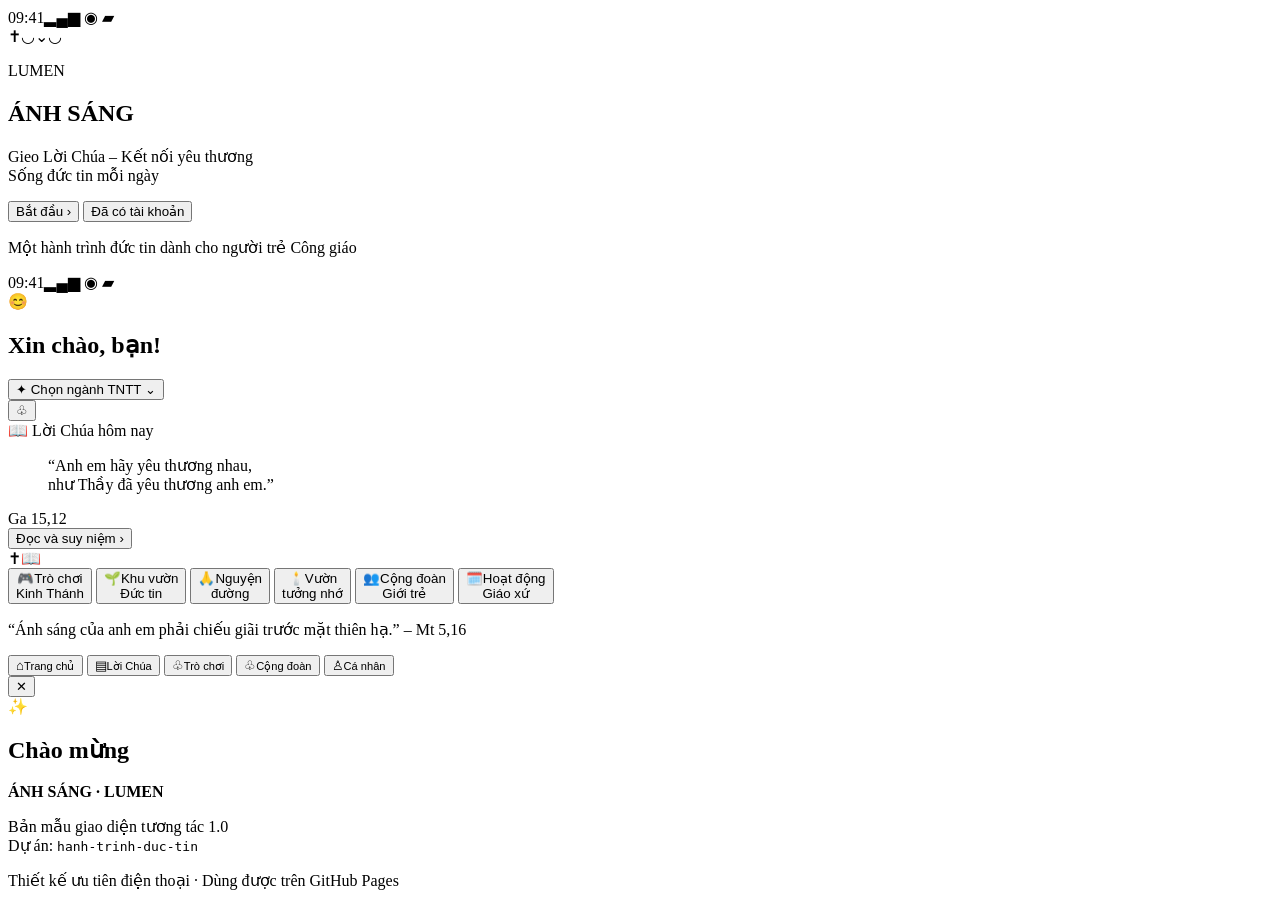
==== index.html @ d6224739 "Khởi tạo ứng dụng LUMEN 1.0" ====
<!doctype html>
<html lang="vi">
<head>
  <meta charset="utf-8" />
  <meta name="viewport" content="width=device-width, initial-scale=1, viewport-fit=cover" />
  <meta name="theme-color" content="#127643" />
  <meta name="description" content="ÁNH SÁNG – LUMEN: cùng người trẻ khám phá Lời Chúa, cầu nguyện và kết nối cộng đoàn." />
  <title>ÁNH SÁNG | LUMEN – Hành trình đức tin</title>
  <link rel="icon" href="assets/icon.svg" type="image/svg+xml" />
  <link rel="stylesheet" href="styles.css" />
</head>
<body>
  <div class="outer-wrap">
    <main class="phone" id="app" aria-live="polite">
      <section class="screen welcome" id="welcome-screen" aria-label="Chào mừng đến với Ánh Sáng">
        <div class="welcome-sky" aria-hidden="true"><div class="sun-glow"></div></div>
        <div class="status" aria-hidden="true"><span>09:41</span><span class="signal">▂▄▆ ◉ ▰</span></div>
        <header class="welcome-brand">
          <div class="mark" aria-hidden="true"><span class="cross">✝</span><span class="book">◡⌄◡</span></div>
          <p class="brand-overline">LUMEN</p>
          <h1>ÁNH SÁNG</h1>
          <div class="brand-rule"></div>
          <p class="brand-tagline">Gieo Lời Chúa – Kết nối yêu thương<br/>Sống đức tin mỗi ngày</p>
        </header>
        <div class="welcome-scene" aria-hidden="true"></div>
        <div class="welcome-actions">
          <button class="btn primary" id="start-button" type="button">Bắt đầu <span aria-hidden="true">›</span></button>
          <button class="btn light" id="signin-button" type="button">Đã có tài khoản</button>
          <p class="tiny-caption">Một hành trình đức tin dành cho người trẻ Công giáo</p>
        </div>
      </section>

      <section class="screen home hidden" id="home-screen" aria-label="Trang chủ Ánh Sáng">
        <div class="home-header">
          <div class="home-landscape" aria-hidden="true"></div>
          <div class="status home-status" aria-hidden="true"><span>09:41</span><span class="signal">▂▄▆ ◉ ▰</span></div>
          <div class="greeting">
            <div class="avatar" aria-hidden="true">😊</div>
            <div class="greeting-text"><h2>Xin chào, bạn!</h2><button id="branch-button" class="branch-pill" type="button">✦ Chọn ngành TNTT <span aria-hidden="true">⌄</span></button></div>
            <button class="notification" id="notifications-button" type="button" aria-label="Thông báo">♧<span class="notification-dot"></span></button>
          </div>
        </div>

        <div class="home-scroll">
          <article class="scripture-card">
            <div class="scripture-label">📖 <span>Lời Chúa hôm nay</span></div>
            <blockquote>“Anh em hãy yêu thương nhau,<br/>như Thầy đã yêu thương anh em.”</blockquote>
            <div class="reference">Ga 15,12</div>
            <button class="read-button" type="button" data-feature="word">Đọc và suy niệm <span aria-hidden="true">›</span></button>
            <div class="book-illustration" aria-hidden="true"><span class="gold-cross">✝</span><span class="open-book">📖</span></div>
          </article>

          <div class="feature-grid" aria-label="Các chức năng chính">
            <button type="button" class="feature tile-purple" data-feature="game"><span class="tile-icon">🎮</span><span>Trò chơi<br/>Kinh Thánh</span></button>
            <button type="button" class="feature tile-green" data-feature="garden"><span class="tile-icon">🌱</span><span>Khu vườn<br/>Đức tin</span></button>
            <button type="button" class="feature tile-gold" data-feature="prayer"><span class="tile-icon">🙏</span><span>Nguyện<br/>đường</span></button>
            <button type="button" class="feature tile-peach" data-feature="memorial"><span class="tile-icon">🕯️</span><span>Vườn<br/>tưởng nhớ</span></button>
            <button type="button" class="feature tile-blue" data-feature="community"><span class="tile-icon">👥</span><span>Cộng đoàn<br/>Giới trẻ</span></button>
            <button type="button" class="feature tile-pink" data-feature="events"><span class="tile-icon">🗓️</span><span>Hoạt động<br/>Giáo xứ</span></button>
          </div>
          <p class="home-footnote">“Ánh sáng của anh em phải chiếu giãi trước mặt thiên hạ.” – Mt 5,16</p>
        </div>
        <nav class="bottom-nav" aria-label="Điều hướng chính">
          <button class="nav-item active" type="button" data-nav="home"><span>⌂</span><small>Trang chủ</small></button>
          <button class="nav-item" type="button" data-nav="word"><span>▤</span><small>Lời Chúa</small></button>
          <button class="nav-item" type="button" data-nav="game"><span>♧</span><small>Trò chơi</small></button>
          <button class="nav-item" type="button" data-nav="community"><span>♧</span><small>Cộng đoàn</small></button>
          <button class="nav-item" type="button" data-nav="profile"><span>♙</span><small>Cá nhân</small></button>
        </nav>
      </section>
      <div class="modal-backdrop hidden" id="modal-backdrop">
        <section class="modal" role="dialog" aria-modal="true" aria-labelledby="modal-title">
          <button id="modal-close" class="close-modal" type="button" aria-label="Đóng">✕</button>
          <div class="modal-icon" id="modal-icon">✨</div>
          <h2 id="modal-title">Chào mừng</h2>
          <div id="modal-content"></div>
        </section>
      </div>
    </main>
    <div class="outside-note"><strong>ÁNH SÁNG <span>· LUMEN</span></strong><p>Bản mẫu giao diện tương tác 1.0<br/>Dự án: <code>hanh-trinh-duc-tin</code></p><span>Thiết kế ưu tiên điện thoại · Dùng được trên GitHub Pages</span></div>
  </div>
  <script src="app.js" defer></script>
</body>
</html>
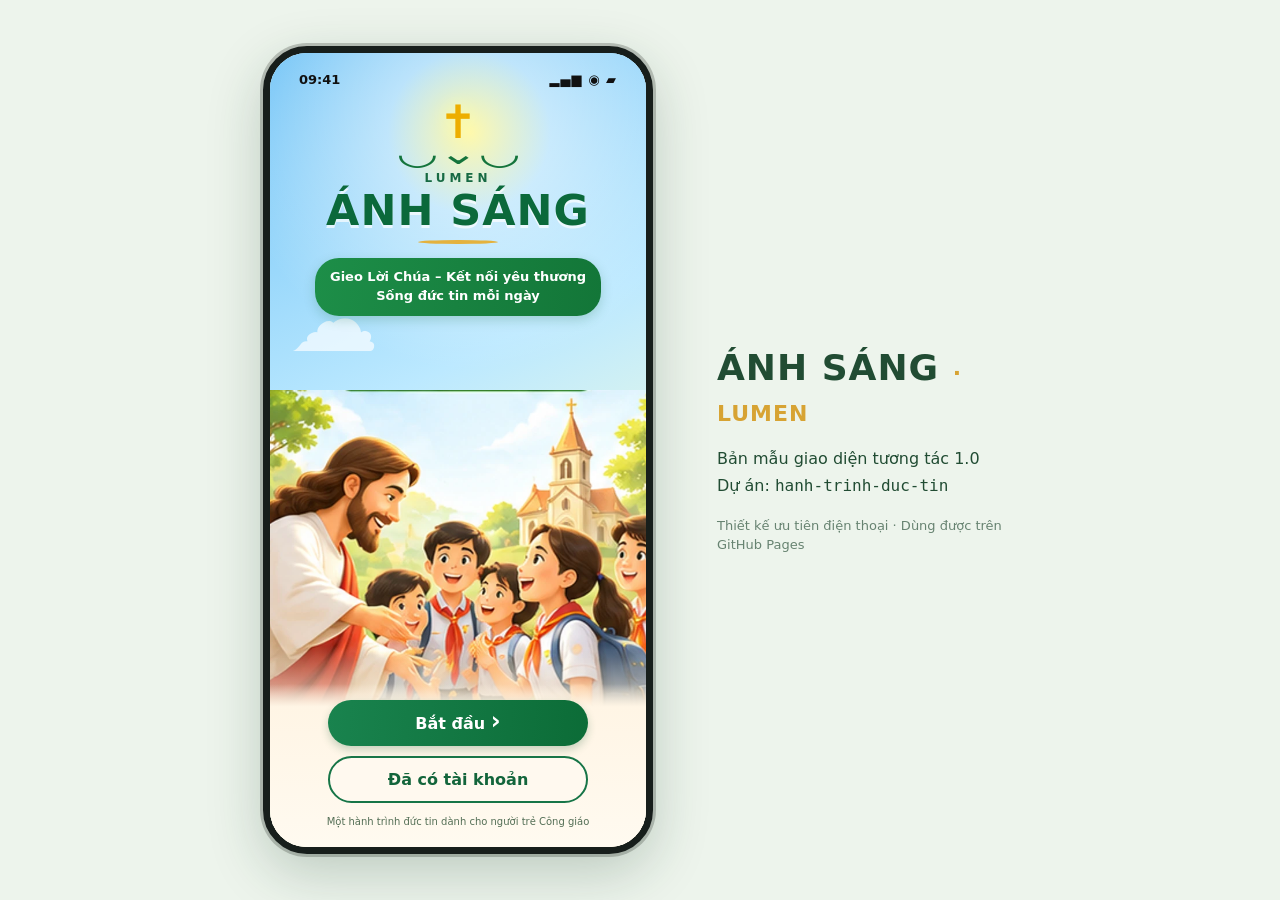
==== commit 2eda1b41: "Update index.html" ====
--- a/index.html
+++ b/index.html
@@ -35,37 +35,37 @@
           <div class="home-landscape" aria-hidden="true"></div>
           <div class="status home-status" aria-hidden="true"><span>09:41</span><span class="signal">▂▄▆ ◉ ▰</span></div>
           <div class="greeting">
-            <div class="avatar" aria-hidden="true">😊</div>
+            <div class="avatar" aria-hidden="true">🙂</div>
             <div class="greeting-text"><h2>Xin chào, bạn!</h2><button id="branch-button" class="branch-pill" type="button">✦ Chọn ngành TNTT <span aria-hidden="true">⌄</span></button></div>
-            <button class="notification" id="notifications-button" type="button" aria-label="Thông báo">♧<span class="notification-dot"></span></button>
+            <button class="notification" id="notifications-button" type="button" aria-label="Thông báo"><span data-icon="bell"></span><span class="notification-dot"></span></button>
           </div>
         </div>
 
         <div class="home-scroll">
           <article class="scripture-card">
-            <div class="scripture-label">📖 <span>Lời Chúa hôm nay</span></div>
+            <div class="scripture-label"><span data-icon="book"></span><span>Lời Chúa hôm nay</span></div>
             <blockquote>“Anh em hãy yêu thương nhau,<br/>như Thầy đã yêu thương anh em.”</blockquote>
             <div class="reference">Ga 15,12</div>
             <button class="read-button" type="button" data-feature="word">Đọc và suy niệm <span aria-hidden="true">›</span></button>
-            <div class="book-illustration" aria-hidden="true"><span class="gold-cross">✝</span><span class="open-book">📖</span></div>
+            <div class="book-illustration" aria-hidden="true"><span class="gold-cross">✝</span><span class="open-book" data-icon="book-open"></span></div>
           </article>
 
           <div class="feature-grid" aria-label="Các chức năng chính">
-            <button type="button" class="feature tile-purple" data-feature="game"><span class="tile-icon">🎮</span><span>Trò chơi<br/>Kinh Thánh</span></button>
-            <button type="button" class="feature tile-green" data-feature="garden"><span class="tile-icon">🌱</span><span>Khu vườn<br/>Đức tin</span></button>
-            <button type="button" class="feature tile-gold" data-feature="prayer"><span class="tile-icon">🙏</span><span>Nguyện<br/>đường</span></button>
-            <button type="button" class="feature tile-peach" data-feature="memorial"><span class="tile-icon">🕯️</span><span>Vườn<br/>tưởng nhớ</span></button>
-            <button type="button" class="feature tile-blue" data-feature="community"><span class="tile-icon">👥</span><span>Cộng đoàn<br/>Giới trẻ</span></button>
-            <button type="button" class="feature tile-pink" data-feature="events"><span class="tile-icon">🗓️</span><span>Hoạt động<br/>Giáo xứ</span></button>
+            <button type="button" class="feature tile-purple" data-feature="game"><span class="tile-icon" data-icon="gamepad"></span><span>Trò chơi<br/>Kinh Thánh</span></button>
+            <button type="button" class="feature tile-green" data-feature="garden"><span class="tile-icon" data-icon="sprout"></span><span>Khu vườn<br/>Đức tin</span></button>
+            <button type="button" class="feature tile-gold" data-feature="prayer"><span class="tile-icon" data-icon="praying"></span><span>Nguyện<br/>đường</span></button>
+            <button type="button" class="feature tile-peach" data-feature="memorial"><span class="tile-icon" data-icon="candle"></span><span>Vườn<br/>tưởng nhớ</span></button>
+            <button type="button" class="feature tile-blue" data-feature="community"><span class="tile-icon" data-icon="users"></span><span>Cộng đoàn<br/>Giới trẻ</span></button>
+            <button type="button" class="feature tile-pink" data-feature="events"><span class="tile-icon" data-icon="calendar"></span><span>Hoạt động<br/>Giáo xứ</span></button>
           </div>
           <p class="home-footnote">“Ánh sáng của anh em phải chiếu giãi trước mặt thiên hạ.” – Mt 5,16</p>
         </div>
         <nav class="bottom-nav" aria-label="Điều hướng chính">
-          <button class="nav-item active" type="button" data-nav="home"><span>⌂</span><small>Trang chủ</small></button>
-          <button class="nav-item" type="button" data-nav="word"><span>▤</span><small>Lời Chúa</small></button>
-          <button class="nav-item" type="button" data-nav="game"><span>♧</span><small>Trò chơi</small></button>
-          <button class="nav-item" type="button" data-nav="community"><span>♧</span><small>Cộng đoàn</small></button>
-          <button class="nav-item" type="button" data-nav="profile"><span>♙</span><small>Cá nhân</small></button>
+          <button class="nav-item active" type="button" data-nav="home"><span data-icon="home"></span><small>Trang chủ</small></button>
+          <button class="nav-item" type="button" data-nav="word"><span data-icon="book-open"></span><small>Lời Chúa</small></button>
+          <button class="nav-item" type="button" data-nav="game"><span data-icon="gamepad"></span><small>Trò chơi</small></button>
+          <button class="nav-item" type="button" data-nav="community"><span data-icon="users"></span><small>Cộng đoàn</small></button>
+          <button class="nav-item" type="button" data-nav="profile"><span data-icon="user"></span><small>Cá nhân</small></button>
         </nav>
       </section>
       <div class="modal-backdrop hidden" id="modal-backdrop">
--- a/styles.css
+++ b/styles.css
@@ -0,0 +1 @@
+:root{font-family:system-ui,-apple-system,"Segoe UI",Arial,sans-serif;color:#183e2b;background:#edf4ec;font-synthesis:none}*{box-sizing:border-box}html,body{margin:0;min-height:100%}button{font:inherit;cursor:pointer}button:focus-visible{outline:3px solid #d69b15;outline-offset:3px}.hidden{display:none!important}.outer-wrap{min-height:100vh;display:flex;justify-content:center;align-items:center;gap:64px;padding:26px}.phone{width:390px;height:min(808px,calc(100dvh - 28px));min-height:650px;flex:none;border:7px solid #171e1b;border-radius:44px;box-shadow:0 18px 55px #183d283a,0 0 0 3px #bcc2ba;overflow:hidden;position:relative;background:#fff}.screen{height:100%;width:100%;position:absolute;inset:0;overflow:hidden}.status{position:relative;z-index:3;display:flex;justify-content:space-between;padding:19px 29px 0;color:#111;font-weight:800;font-size:13px}.signal{letter-spacing:1px}.welcome{background:linear-gradient(#91d9ff 0%,#dff4fa 53%,#faf0d3 100%)}.welcome-sky{position:absolute;inset:0;background:radial-gradient(circle at 53% 10%,#fff9ad 0%,#ffffff75 11%,transparent 32%),linear-gradient(155deg,#70c3f6 0%,#bce9ff 41%,#e9f9e5 65%,#fff6e7 100%)}.welcome-sky:after{content:'☁';position:absolute;top:27%;left:5%;font-size:90px;color:#ffffffac;text-shadow:200px -56px 0 #ffffff80}.welcome-brand{position:relative;z-index:2;text-align:center;margin-top:9px}.mark{height:67px;display:flex;flex-direction:column;justify-content:center;align-items:center;color:#edae00;line-height:1}.cross{font-size:46px;text-shadow:0 0 20px #ffff9e}.book{font-size:32px;color:#14743c;line-height:0.5;transform:scaleX(1.5)}.brand-overline{font-size:12px;color:#176a43;letter-spacing:4px;font-weight:800;margin:8px 0 0}.welcome-brand h1{font-size:43px;letter-spacing:1px;color:#0b693b;text-shadow:0 3px 0 #ffffffaa;margin:0;font-weight:900}.brand-rule{width:80px;height:4px;background:#e4b23e;border-radius:100%;margin:5px auto 14px}.brand-tagline{font-size:13px;font-weight:750;color:white;background:linear-gradient(95deg,#1d8e48,#137638);border-radius:24px;width:max-content;max-width:90%;margin:auto;padding:10px 15px;line-height:1.45;box-shadow:0 4px 12px #0d673035}.welcome-scene{position:absolute;left:0;right:0;bottom:116px;height:43%;background-image:linear-gradient(to bottom,transparent 75%,#fbf2de 100%),url('assets/chua-giesu-va-gioi-tre.webp');background-position:center center;background-size:cover;background-repeat:no-repeat}.welcome-actions{position:absolute;left:0;right:0;bottom:0;z-index:2;padding:16px 58px 20px;background:linear-gradient(transparent,#fff5e5 14%,#fffaf0 100%);display:grid;gap:10px}.btn{border-radius:999px;padding:12px 15px;font-size:16px;font-weight:800;min-height:46px}.primary{color:#fff;border:0;background:linear-gradient(95deg,#19834e,#0c6c37);box-shadow:0 4px 8px #155a323d}.primary span{font-size:24px;line-height:0}.light{border:2px solid #177547;color:#13653b;background:#fff9ef}.tiny-caption{margin:3px -30px 0;text-align:center;color:#536e55;font-size:10px}.home{background:#fff;display:flex;flex-direction:column}.home-header{position:relative;height:170px;flex-shrink:0;background:linear-gradient(#83cef8,#d8f5e8)}.home-landscape{position:absolute;inset:0;background-image:url('assets/phong-canh-giao-xu.webp');background-position:center bottom;background-size:cover}.home-status{padding-top:17px}.greeting{position:absolute;display:flex;align-items:center;gap:10px;top:39px;left:16px;right:17px}.avatar{border-radius:50%;border:3px solid #fff;box-shadow:0 2px 9px #195f4a33;background:#fff3d7;width:51px;height:51px;font-size:33px;text-align:center;line-height:45px}.greeting-text{flex:1}.greeting-text h2{font-size:19px;letter-spacing:-.6px;margin:0 0 3px;color:#183823;text-shadow:0 1px 3px #fff}.branch-pill{border:0;border-radius:22px;color:#fff;background:#e678a8;padding:5px 13px;font-size:12px;font-weight:750}.notification{border:0;background:#ffffffb0;border-radius:50%;font-size:26px;position:relative;width:42px;height:42px}.notification-dot{height:9px;width:9px;border-radius:50%;background:#f13236;position:absolute;right:4px;top:3px}.home-scroll{flex:1;overflow:auto;padding:0 13px 12px;scrollbar-width:thin;position:relative;margin-top:-2px}.scripture-card{height:177px;position:relative;overflow:hidden;border-radius:19px;padding:18px 16px 13px;background:radial-gradient(circle at 89% 52%,#fff1a3 0%,#fffaed 29%,transparent 53%),linear-gradient(125deg,#fffef2,#fff);box-shadow:0 4px 13px #425c4340;margin:0 2px 17px;border:1px solid #ece9d8}.scripture-label{font-weight:850;font-size:15px;color:#145635}.scripture-card blockquote{margin:14px 0 5px;font-size:14px;line-height:1.45;font-weight:750;color:#242820;max-width:245px}.reference{font-size:12px;color:#454944}.read-button{position:relative;z-index:2;margin-top:11px;border:1px solid #8dbd97;background:#f0f9ee;border-radius:30px;color:#0c6a3b;padding:7px 15px;font-weight:750;font-size:12px}.book-illustration{position:absolute;right:0;bottom:13px;width:118px;text-align:center;pointer-events:none}.gold-cross{display:block;color:#e9b80a;font-size:50px;line-height:1;text-shadow:0 0 15px #ffd84b}.open-book{font-size:51px;line-height:1}.feature-grid{display:grid;grid-template-columns:repeat(3,minmax(0,1fr));gap:11px}.feature{border:0;border-radius:17px;min-height:130px;display:flex;flex-direction:column;justify-content:center;align-items:center;gap:12px;color:#211d25;box-shadow:0 3px 8px #304a2a1b;font-size:13px;line-height:1.28;font-weight:850;text-align:center;padding:9px 3px}.feature:active{transform:scale(.97)}.tile-icon{font-size:38px;line-height:1.1}.tile-purple{background:#f1eaff}.tile-green{background:#e5f9e9}.tile-gold{background:#fff3d8}.tile-peach{background:#fff0e5}.tile-blue{background:#e6f4ff;color:#1e478c}.tile-pink{background:#ffe9f0}.home-footnote{text-align:center;font-size:10px;color:#73846f;line-height:1.5;margin:14px 8px 6px}.bottom-nav{flex-shrink:0;height:69px;display:flex;align-items:center;justify-content:space-around;border-top:1px solid #e2e6df;background:white;padding-bottom:env(safe-area-inset-bottom,0px)}.nav-item{height:58px;flex:1;border:0;background:transparent;display:flex;flex-direction:column;align-items:center;justify-content:center;gap:1px;color:#68706b}.nav-item span{font-size:26px;font-weight:bold;line-height:1}.nav-item small{font-size:10px;white-space:nowrap}.nav-item.active{color:#17834b;font-weight:800}.modal-backdrop{position:absolute;inset:0;background:#152f24a8;z-index:20;display:flex;align-items:end;justify-content:center}.modal{width:100%;max-height:85%;overflow:auto;background:#fff;border-radius:28px 28px 0 0;padding:22px 24px 30px;box-shadow:0 -6px 24px #0002;position:relative}.modal h2{margin:8px 0 13px;font-size:23px;color:#174f34}.modal p{font-size:14px;color:#4c594d;line-height:1.6}.modal-icon{font-size:38px}.close-modal{position:absolute;top:19px;right:18px;border:0;border-radius:50%;width:34px;height:34px;background:#edf3ed;font-size:17px}.modal .action{background:#167847;border:0;border-radius:22px;color:white;font-weight:750;padding:12px 19px;margin-top:14px;width:100%}.branch-list{display:grid;gap:7px}.branch-choice{display:flex;align-items:center;gap:10px;text-align:left;background:#f7faf6;border:1px solid #dfe8dd;border-radius:12px;padding:8px 12px;width:100%;font-weight:700;color:#21442f}.branch-choice svg{width:62px;height:36px;flex-shrink:0}.branch-choice small{display:block;color:#738574;font-weight:500}.quiz-option{display:block;width:100%;border:1px solid #cfe3d5;padding:12px;margin:8px 0;border-radius:10px;text-align:left;background:#fff;color:#264d37}.quiz-option.correct{background:#dff6df;border-color:#388843}.quiz-option.incorrect{background:#fff0e8;border-color:#d27755}.feedback{font-weight:750;color:#236c43}.outside-note{max-width:300px;color:#214c33}.outside-note strong{font-size:36px;letter-spacing:1px}.outside-note strong span{color:#d7a333;font-size:22px}.outside-note p{font-size:16px;line-height:1.7}.outside-note>span{color:#678371;font-size:13px}@media(max-width:780px){.outer-wrap{padding:0;background:white}.phone{width:100vw;height:100dvh;min-height:0;border:none;border-radius:0;box-shadow:none}.outside-note{display:none}.welcome-scene{height:43%}}@media(max-height:690px){.welcome-brand h1{font-size:34px}.mark{height:46px}.cross{font-size:35px}.brand-tagline{padding:6px 12px}.welcome-scene{height:38%;bottom:107px}.welcome-actions{padding-bottom:10px}.home-header{height:146px}.feature{min-height:109px;gap:6px}.scripture-card{height:161px}.home-footnote{display:none}}@media(prefers-reduced-motion:reduce){*{scroll-behavior:auto!important;transition:none!important}}
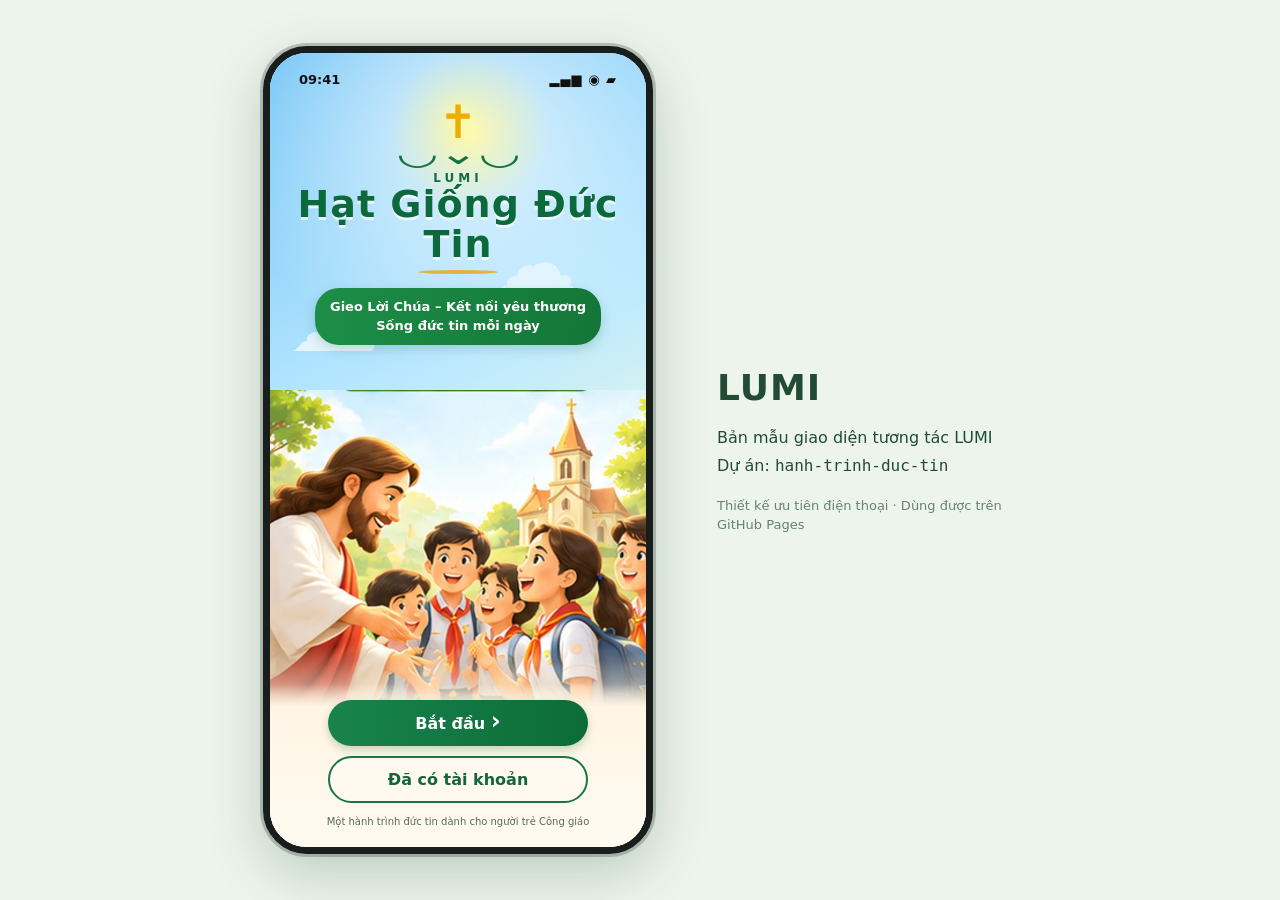
==== commit 667e6cb8: "Update index.html" ====
--- a/index.html
+++ b/index.html
@@ -4,21 +4,23 @@
   <meta charset="utf-8" />
   <meta name="viewport" content="width=device-width, initial-scale=1, viewport-fit=cover" />
   <meta name="theme-color" content="#127643" />
-  <meta name="description" content="ÁNH SÁNG – LUMEN: cùng người trẻ khám phá Lời Chúa, cầu nguyện và kết nối cộng đoàn." />
-  <title>ÁNH SÁNG | LUMEN – Hành trình đức tin</title>
+  <meta name="description" content="LUMI: cùng người trẻ khám phá Lời Chúa, cầu nguyện và kết nối cộng đoàn." />
+  <title>LUMI – Hành trình đức tin</title>
   <link rel="icon" href="assets/icon.svg" type="image/svg+xml" />
+  <link rel="manifest" href="manifest.webmanifest" />
+  <meta name="apple-mobile-web-app-title" content="LUMI" />
   <link rel="stylesheet" href="styles.css" />
 </head>
 <body>
   <div class="outer-wrap">
     <main class="phone" id="app" aria-live="polite">
-      <section class="screen welcome" id="welcome-screen" aria-label="Chào mừng đến với Ánh Sáng">
+      <section class="screen welcome" id="welcome-screen" aria-label="Chào mừng đến với LUMI">
         <div class="welcome-sky" aria-hidden="true"><div class="sun-glow"></div></div>
         <div class="status" aria-hidden="true"><span>09:41</span><span class="signal">▂▄▆ ◉ ▰</span></div>
         <header class="welcome-brand">
           <div class="mark" aria-hidden="true"><span class="cross">✝</span><span class="book">◡⌄◡</span></div>
-          <p class="brand-overline">LUMEN</p>
-          <h1>ÁNH SÁNG</h1>
+          <p class="brand-overline">LUMI</p>
+          <h1 style="font-size:clamp(27px,7.5vw,38px);line-height:1.05;max-width:340px;margin:0 auto">Hạt Giống Đức Tin</h1>
           <div class="brand-rule"></div>
           <p class="brand-tagline">Gieo Lời Chúa – Kết nối yêu thương<br/>Sống đức tin mỗi ngày</p>
         </header>
@@ -30,7 +32,7 @@
         </div>
       </section>
 
-      <section class="screen home hidden" id="home-screen" aria-label="Trang chủ Ánh Sáng">
+      <section class="screen home hidden" id="home-screen" aria-label="Trang chủ LUMI">
         <div class="home-header">
           <div class="home-landscape" aria-hidden="true"></div>
           <div class="status home-status" aria-hidden="true"><span>09:41</span><span class="signal">▂▄▆ ◉ ▰</span></div>
@@ -77,7 +79,7 @@
         </section>
       </div>
     </main>
-    <div class="outside-note"><strong>ÁNH SÁNG <span>· LUMEN</span></strong><p>Bản mẫu giao diện tương tác 1.0<br/>Dự án: <code>hanh-trinh-duc-tin</code></p><span>Thiết kế ưu tiên điện thoại · Dùng được trên GitHub Pages</span></div>
+    <div class="outside-note"><strong>LUMI</strong><p>Bản mẫu giao diện tương tác LUMI<br/>Dự án: <code>hanh-trinh-duc-tin</code></p><span>Thiết kế ưu tiên điện thoại · Dùng được trên GitHub Pages</span></div>
   </div>
   <script src="app.js" defer></script>
 </body>
--- a/styles.css
+++ b/styles.css
@@ -1 +1,113 @@
 :root{font-family:system-ui,-apple-system,"Segoe UI",Arial,sans-serif;color:#183e2b;background:#edf4ec;font-synthesis:none}*{box-sizing:border-box}html,body{margin:0;min-height:100%}button{font:inherit;cursor:pointer}button:focus-visible{outline:3px solid #d69b15;outline-offset:3px}.hidden{display:none!important}.outer-wrap{min-height:100vh;display:flex;justify-content:center;align-items:center;gap:64px;padding:26px}.phone{width:390px;height:min(808px,calc(100dvh - 28px));min-height:650px;flex:none;border:7px solid #171e1b;border-radius:44px;box-shadow:0 18px 55px #183d283a,0 0 0 3px #bcc2ba;overflow:hidden;position:relative;background:#fff}.screen{height:100%;width:100%;position:absolute;inset:0;overflow:hidden}.status{position:relative;z-index:3;display:flex;justify-content:space-between;padding:19px 29px 0;color:#111;font-weight:800;font-size:13px}.signal{letter-spacing:1px}.welcome{background:linear-gradient(#91d9ff 0%,#dff4fa 53%,#faf0d3 100%)}.welcome-sky{position:absolute;inset:0;background:radial-gradient(circle at 53% 10%,#fff9ad 0%,#ffffff75 11%,transparent 32%),linear-gradient(155deg,#70c3f6 0%,#bce9ff 41%,#e9f9e5 65%,#fff6e7 100%)}.welcome-sky:after{content:'☁';position:absolute;top:27%;left:5%;font-size:90px;color:#ffffffac;text-shadow:200px -56px 0 #ffffff80}.welcome-brand{position:relative;z-index:2;text-align:center;margin-top:9px}.mark{height:67px;display:flex;flex-direction:column;justify-content:center;align-items:center;color:#edae00;line-height:1}.cross{font-size:46px;text-shadow:0 0 20px #ffff9e}.book{font-size:32px;color:#14743c;line-height:0.5;transform:scaleX(1.5)}.brand-overline{font-size:12px;color:#176a43;letter-spacing:4px;font-weight:800;margin:8px 0 0}.welcome-brand h1{font-size:43px;letter-spacing:1px;color:#0b693b;text-shadow:0 3px 0 #ffffffaa;margin:0;font-weight:900}.brand-rule{width:80px;height:4px;background:#e4b23e;border-radius:100%;margin:5px auto 14px}.brand-tagline{font-size:13px;font-weight:750;color:white;background:linear-gradient(95deg,#1d8e48,#137638);border-radius:24px;width:max-content;max-width:90%;margin:auto;padding:10px 15px;line-height:1.45;box-shadow:0 4px 12px #0d673035}.welcome-scene{position:absolute;left:0;right:0;bottom:116px;height:43%;background-image:linear-gradient(to bottom,transparent 75%,#fbf2de 100%),url('assets/chua-giesu-va-gioi-tre.webp');background-position:center center;background-size:cover;background-repeat:no-repeat}.welcome-actions{position:absolute;left:0;right:0;bottom:0;z-index:2;padding:16px 58px 20px;background:linear-gradient(transparent,#fff5e5 14%,#fffaf0 100%);display:grid;gap:10px}.btn{border-radius:999px;padding:12px 15px;font-size:16px;font-weight:800;min-height:46px}.primary{color:#fff;border:0;background:linear-gradient(95deg,#19834e,#0c6c37);box-shadow:0 4px 8px #155a323d}.primary span{font-size:24px;line-height:0}.light{border:2px solid #177547;color:#13653b;background:#fff9ef}.tiny-caption{margin:3px -30px 0;text-align:center;color:#536e55;font-size:10px}.home{background:#fff;display:flex;flex-direction:column}.home-header{position:relative;height:170px;flex-shrink:0;background:linear-gradient(#83cef8,#d8f5e8)}.home-landscape{position:absolute;inset:0;background-image:url('assets/phong-canh-giao-xu.webp');background-position:center bottom;background-size:cover}.home-status{padding-top:17px}.greeting{position:absolute;display:flex;align-items:center;gap:10px;top:39px;left:16px;right:17px}.avatar{border-radius:50%;border:3px solid #fff;box-shadow:0 2px 9px #195f4a33;background:#fff3d7;width:51px;height:51px;font-size:33px;text-align:center;line-height:45px}.greeting-text{flex:1}.greeting-text h2{font-size:19px;letter-spacing:-.6px;margin:0 0 3px;color:#183823;text-shadow:0 1px 3px #fff}.branch-pill{border:0;border-radius:22px;color:#fff;background:#e678a8;padding:5px 13px;font-size:12px;font-weight:750}.notification{border:0;background:#ffffffb0;border-radius:50%;font-size:26px;position:relative;width:42px;height:42px}.notification-dot{height:9px;width:9px;border-radius:50%;background:#f13236;position:absolute;right:4px;top:3px}.home-scroll{flex:1;overflow:auto;padding:0 13px 12px;scrollbar-width:thin;position:relative;margin-top:-2px}.scripture-card{height:177px;position:relative;overflow:hidden;border-radius:19px;padding:18px 16px 13px;background:radial-gradient(circle at 89% 52%,#fff1a3 0%,#fffaed 29%,transparent 53%),linear-gradient(125deg,#fffef2,#fff);box-shadow:0 4px 13px #425c4340;margin:0 2px 17px;border:1px solid #ece9d8}.scripture-label{font-weight:850;font-size:15px;color:#145635}.scripture-card blockquote{margin:14px 0 5px;font-size:14px;line-height:1.45;font-weight:750;color:#242820;max-width:245px}.reference{font-size:12px;color:#454944}.read-button{position:relative;z-index:2;margin-top:11px;border:1px solid #8dbd97;background:#f0f9ee;border-radius:30px;color:#0c6a3b;padding:7px 15px;font-weight:750;font-size:12px}.book-illustration{position:absolute;right:0;bottom:13px;width:118px;text-align:center;pointer-events:none}.gold-cross{display:block;color:#e9b80a;font-size:50px;line-height:1;text-shadow:0 0 15px #ffd84b}.open-book{font-size:51px;line-height:1}.feature-grid{display:grid;grid-template-columns:repeat(3,minmax(0,1fr));gap:11px}.feature{border:0;border-radius:17px;min-height:130px;display:flex;flex-direction:column;justify-content:center;align-items:center;gap:12px;color:#211d25;box-shadow:0 3px 8px #304a2a1b;font-size:13px;line-height:1.28;font-weight:850;text-align:center;padding:9px 3px}.feature:active{transform:scale(.97)}.tile-icon{font-size:38px;line-height:1.1}.tile-purple{background:#f1eaff}.tile-green{background:#e5f9e9}.tile-gold{background:#fff3d8}.tile-peach{background:#fff0e5}.tile-blue{background:#e6f4ff;color:#1e478c}.tile-pink{background:#ffe9f0}.home-footnote{text-align:center;font-size:10px;color:#73846f;line-height:1.5;margin:14px 8px 6px}.bottom-nav{flex-shrink:0;height:69px;display:flex;align-items:center;justify-content:space-around;border-top:1px solid #e2e6df;background:white;padding-bottom:env(safe-area-inset-bottom,0px)}.nav-item{height:58px;flex:1;border:0;background:transparent;display:flex;flex-direction:column;align-items:center;justify-content:center;gap:1px;color:#68706b}.nav-item span{font-size:26px;font-weight:bold;line-height:1}.nav-item small{font-size:10px;white-space:nowrap}.nav-item.active{color:#17834b;font-weight:800}.modal-backdrop{position:absolute;inset:0;background:#152f24a8;z-index:20;display:flex;align-items:end;justify-content:center}.modal{width:100%;max-height:85%;overflow:auto;background:#fff;border-radius:28px 28px 0 0;padding:22px 24px 30px;box-shadow:0 -6px 24px #0002;position:relative}.modal h2{margin:8px 0 13px;font-size:23px;color:#174f34}.modal p{font-size:14px;color:#4c594d;line-height:1.6}.modal-icon{font-size:38px}.close-modal{position:absolute;top:19px;right:18px;border:0;border-radius:50%;width:34px;height:34px;background:#edf3ed;font-size:17px}.modal .action{background:#167847;border:0;border-radius:22px;color:white;font-weight:750;padding:12px 19px;margin-top:14px;width:100%}.branch-list{display:grid;gap:7px}.branch-choice{display:flex;align-items:center;gap:10px;text-align:left;background:#f7faf6;border:1px solid #dfe8dd;border-radius:12px;padding:8px 12px;width:100%;font-weight:700;color:#21442f}.branch-choice svg{width:62px;height:36px;flex-shrink:0}.branch-choice small{display:block;color:#738574;font-weight:500}.quiz-option{display:block;width:100%;border:1px solid #cfe3d5;padding:12px;margin:8px 0;border-radius:10px;text-align:left;background:#fff;color:#264d37}.quiz-option.correct{background:#dff6df;border-color:#388843}.quiz-option.incorrect{background:#fff0e8;border-color:#d27755}.feedback{font-weight:750;color:#236c43}.outside-note{max-width:300px;color:#214c33}.outside-note strong{font-size:36px;letter-spacing:1px}.outside-note strong span{color:#d7a333;font-size:22px}.outside-note p{font-size:16px;line-height:1.7}.outside-note>span{color:#678371;font-size:13px}@media(max-width:780px){.outer-wrap{padding:0;background:white}.phone{width:100vw;height:100dvh;min-height:0;border:none;border-radius:0;box-shadow:none}.outside-note{display:none}.welcome-scene{height:43%}}@media(max-height:690px){.welcome-brand h1{font-size:34px}.mark{height:46px}.cross{font-size:35px}.brand-tagline{padding:6px 12px}.welcome-scene{height:38%;bottom:107px}.welcome-actions{padding-bottom:10px}.home-header{height:146px}.feature{min-height:109px;gap:6px}.scripture-card{height:161px}.home-footnote{display:none}}@media(prefers-reduced-motion:reduce){*{scroll-behavior:auto!important;transition:none!important}}
+
+/* Tinh chỉnh giao diện 1.1 */
+.greeting{top:55px;align-items:center}
+.home-header{height:178px}
+.greeting-text h2{font-size:20px;line-height:1.3;letter-spacing:-.2px}
+.branch-pill{background:#14774e;color:white;font-size:12px;padding:7px 12px;box-shadow:0 2px 7px #173e2730}
+.avatar{font-size:30px}
+.scripture-card{margin-top:0;height:190px}
+.scripture-label{display:flex;align-items:center;gap:7px;font-size:15px}
+.scripture-label [data-icon]{display:inline-flex;width:22px;height:22px;color:#d89a13}
+.feature{min-height:127px;gap:11px;font-size:13.5px;line-height:1.27}
+.tile-icon{display:flex;align-items:center;justify-content:center;width:48px;height:48px}
+.tile-icon svg{width:43px;height:43px;filter:drop-shadow(0 2px 2px #00000012)}
+.tile-purple .tile-icon{color:#8055cb}.tile-green .tile-icon{color:#279a51}.tile-gold .tile-icon{color:#d48a22}.tile-peach .tile-icon{color:#c8772b}.tile-blue .tile-icon{color:#267bd1}.tile-pink .tile-icon{color:#de4d73}
+.bottom-nav{min-height:71px}.nav-item>span{display:flex;justify-content:center;align-items:center;width:27px;height:27px}.nav-item svg{height:23px;width:23px}
+.notification{display:flex;align-items:center;justify-content:center}.notification [data-icon] svg{width:22px;height:22px}
+.book-illustration{right:7px;bottom:12px;width:95px}.gold-cross{font-size:40px}.open-book{display:block;color:#be8c3b}.open-book svg{height:52px;width:70px;fill:#fff8db;stroke:#ab7833;stroke-width:1.3}
+.scripture-card blockquote{max-width:233px;font-size:14.5px}
+@media(max-width:780px){.home-header{height:178px}}
+@media(max-height:690px){.home-header{height:148px}.greeting{top:42px}.scripture-card{height:166px}.feature{min-height:105px;gap:6px}.tile-icon{height:37px}.tile-icon svg{height:35px;width:35px}}
+
+/* LUMEN 1.1.1 - Sua kich thuoc bieu tuong */
+
+.scripture-label {
+  display: flex;
+  align-items: center;
+  gap: 7px;
+}
+
+.scripture-label [data-icon],
+.nav-item [data-icon],
+.notification [data-icon] {
+  display: inline-flex;
+  align-items: center;
+  justify-content: center;
+  width: 24px;
+  height: 24px;
+  flex-shrink: 0;
+}
+
+.scripture-label svg,
+.nav-item svg,
+.notification svg {
+  display: block;
+  width: 22px !important;
+  height: 22px !important;
+}
+
+.book-illustration {
+  position: absolute;
+  right: 8px;
+  bottom: 12px;
+  width: 85px;
+  height: 112px;
+  display: flex;
+  flex-direction: column;
+  align-items: center;
+  justify-content: flex-end;
+  pointer-events: none;
+}
+
+.book-illustration .gold-cross {
+  font-size: 34px;
+  line-height: 1.1;
+}
+
+.book-illustration .open-book {
+  display: flex;
+  width: 78px;
+  height: 54px;
+  align-items: center;
+  justify-content: center;
+}
+
+.book-illustration .open-book svg {
+  display: block;
+  width: 74px !important;
+  height: 52px !important;
+}
+
+.tile-icon {
+  display: flex;
+  align-items: center;
+  justify-content: center;
+  width: 48px;
+  height: 48px;
+  flex: 0 0 48px;
+}
+
+.tile-icon svg {
+  display: block;
+  width: 42px !important;
+  height: 42px !important;
+}
+
+.feature {
+  justify-content: center;
+  gap: 9px;
+}
+
+@media (max-height: 690px) {
+  .tile-icon {
+    width: 37px;
+    height: 37px;
+    flex-basis: 37px;
+  }
+
+  .tile-icon svg {
+    width: 35px !important;
+    height: 35px !important;
+  }
+}
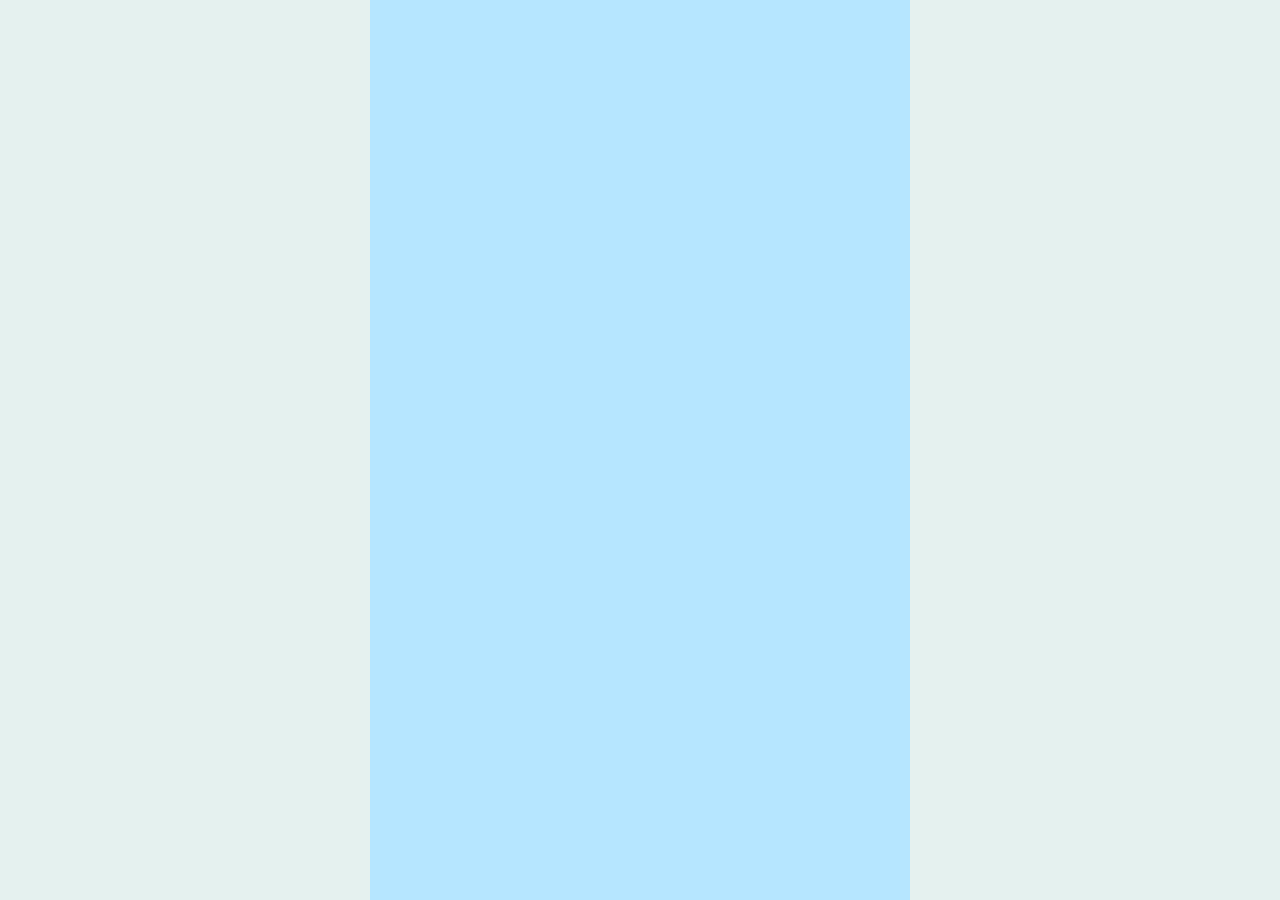
==== commit 2d2f3284: "Update index.html" ====
--- a/index.html
+++ b/index.html
@@ -10,26 +10,23 @@
   <link rel="manifest" href="manifest.webmanifest" />
   <meta name="apple-mobile-web-app-title" content="LUMI" />
   <link rel="stylesheet" href="styles.css" />
+  <style id="lumi-welcome-image-fix">
+    /* Ảnh chính thức: không vẽ lại, không chữ/nút giả; giữ nguyên tỷ lệ. */
+    .outer-wrap { min-height: 100dvh; padding: 0; gap: 0; background: #e5f1ef; }
+    .outside-note { display: none !important; }
+    .phone { width: min(100%, 540px); height: 100dvh; min-height: 0; border: 0; border-radius: 0; box-shadow: none; background: #e9f6ff; }
+    .welcome { background: #b6e6ff url('assets/hat-giong-duc-tin-start.webp') center center / contain no-repeat !important; }
+    .welcome-tap { display: block; position: absolute; inset: 0; z-index: 10; width: 100%; height: 100%; padding: 0; margin: 0; border: 0; border-radius: 0; opacity: 0; cursor: pointer; }
+    .welcome-tap:focus-visible { outline: 4px solid #137845; outline-offset: -8px; opacity: 1; background: #ffffff10; }
+    @media (max-width: 780px) { .phone { width: 100vw; height: 100dvh; } }
+  </style>
 </head>
 <body>
   <div class="outer-wrap">
     <main class="phone" id="app" aria-live="polite">
-      <section class="screen welcome" id="welcome-screen" aria-label="Chào mừng đến với LUMI">
-        <div class="welcome-sky" aria-hidden="true"><div class="sun-glow"></div></div>
-        <div class="status" aria-hidden="true"><span>09:41</span><span class="signal">▂▄▆ ◉ ▰</span></div>
-        <header class="welcome-brand">
-          <div class="mark" aria-hidden="true"><span class="cross">✝</span><span class="book">◡⌄◡</span></div>
-          <p class="brand-overline">LUMI</p>
-          <h1 style="font-size:clamp(27px,7.5vw,38px);line-height:1.05;max-width:340px;margin:0 auto">Hạt Giống Đức Tin</h1>
-          <div class="brand-rule"></div>
-          <p class="brand-tagline">Gieo Lời Chúa – Kết nối yêu thương<br/>Sống đức tin mỗi ngày</p>
-        </header>
-        <div class="welcome-scene" aria-hidden="true"></div>
-        <div class="welcome-actions">
-          <button class="btn primary" id="start-button" type="button">Bắt đầu <span aria-hidden="true">›</span></button>
-          <button class="btn light" id="signin-button" type="button">Đã có tài khoản</button>
-          <p class="tiny-caption">Một hành trình đức tin dành cho người trẻ Công giáo</p>
-        </div>
+      <section class="screen welcome" id="welcome-screen" aria-label="Hạt Giống Đức Tin – màn hình khởi đầu LUMI">
+        <button class="welcome-tap" id="start-button" type="button" aria-label="Chạm để bắt đầu khám phá ứng dụng LUMI"></button>
+        <button id="signin-button" type="button" hidden aria-hidden="true" tabindex="-1">Đăng nhập (chưa mở)</button>
       </section>
 
       <section class="screen home hidden" id="home-screen" aria-label="Trang chủ LUMI">
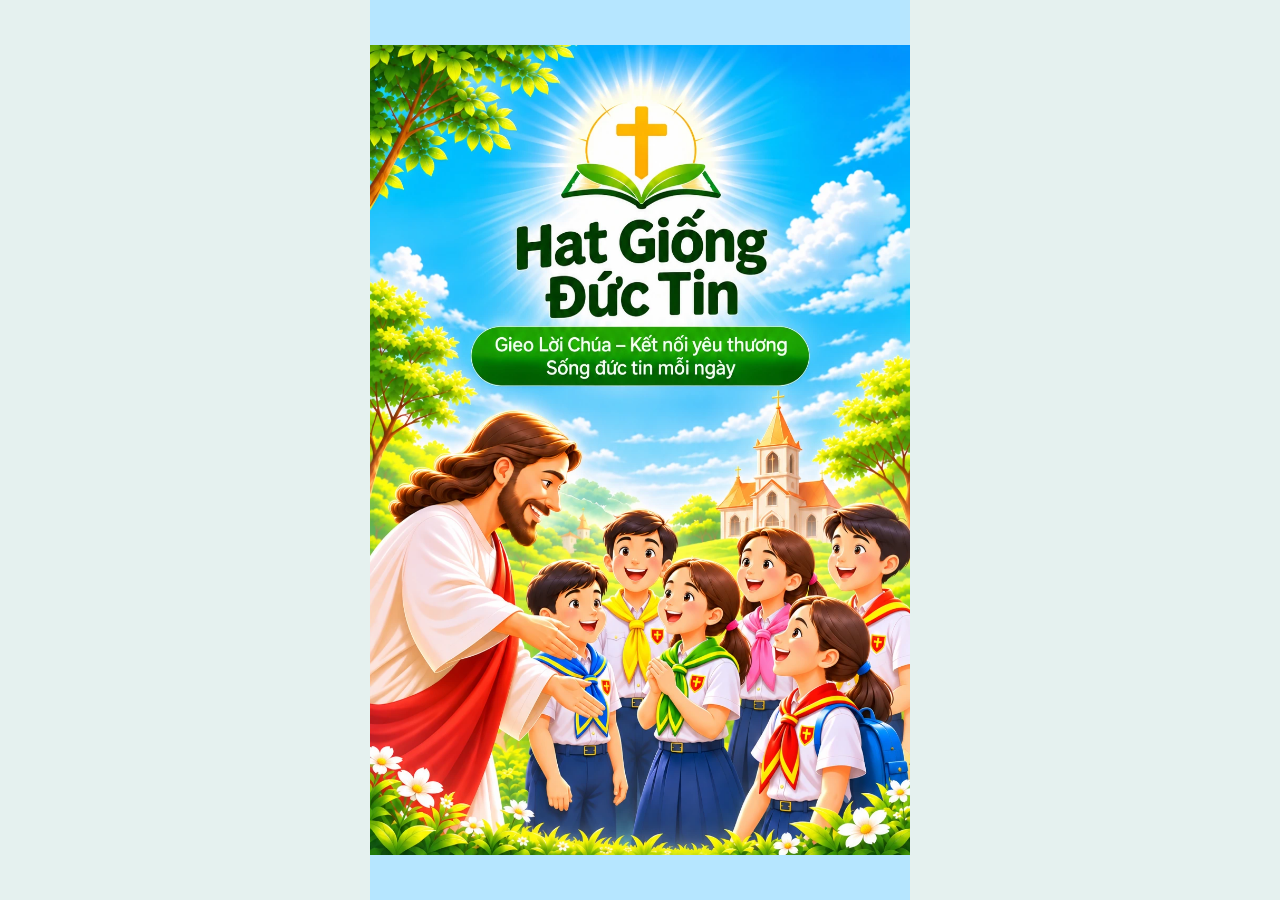
==== commit b532704a: "Update index.html" ====
--- a/index.html
+++ b/index.html
@@ -15,7 +15,7 @@
     .outer-wrap { min-height: 100dvh; padding: 0; gap: 0; background: #e5f1ef; }
     .outside-note { display: none !important; }
     .phone { width: min(100%, 540px); height: 100dvh; min-height: 0; border: 0; border-radius: 0; box-shadow: none; background: #e9f6ff; }
-    .welcome { background: #b6e6ff url('assets/hat-giong-duc-tin-start.webp') center center / contain no-repeat !important; }
+    .welcome { background: #b6e6ff url('assets/hat_giong_duc_tin_start.webp') center center / contain no-repeat !important; }
     .welcome-tap { display: block; position: absolute; inset: 0; z-index: 10; width: 100%; height: 100%; padding: 0; margin: 0; border: 0; border-radius: 0; opacity: 0; cursor: pointer; }
     .welcome-tap:focus-visible { outline: 4px solid #137845; outline-offset: -8px; opacity: 1; background: #ffffff10; }
     @media (max-width: 780px) { .phone { width: 100vw; height: 100dvh; } }
